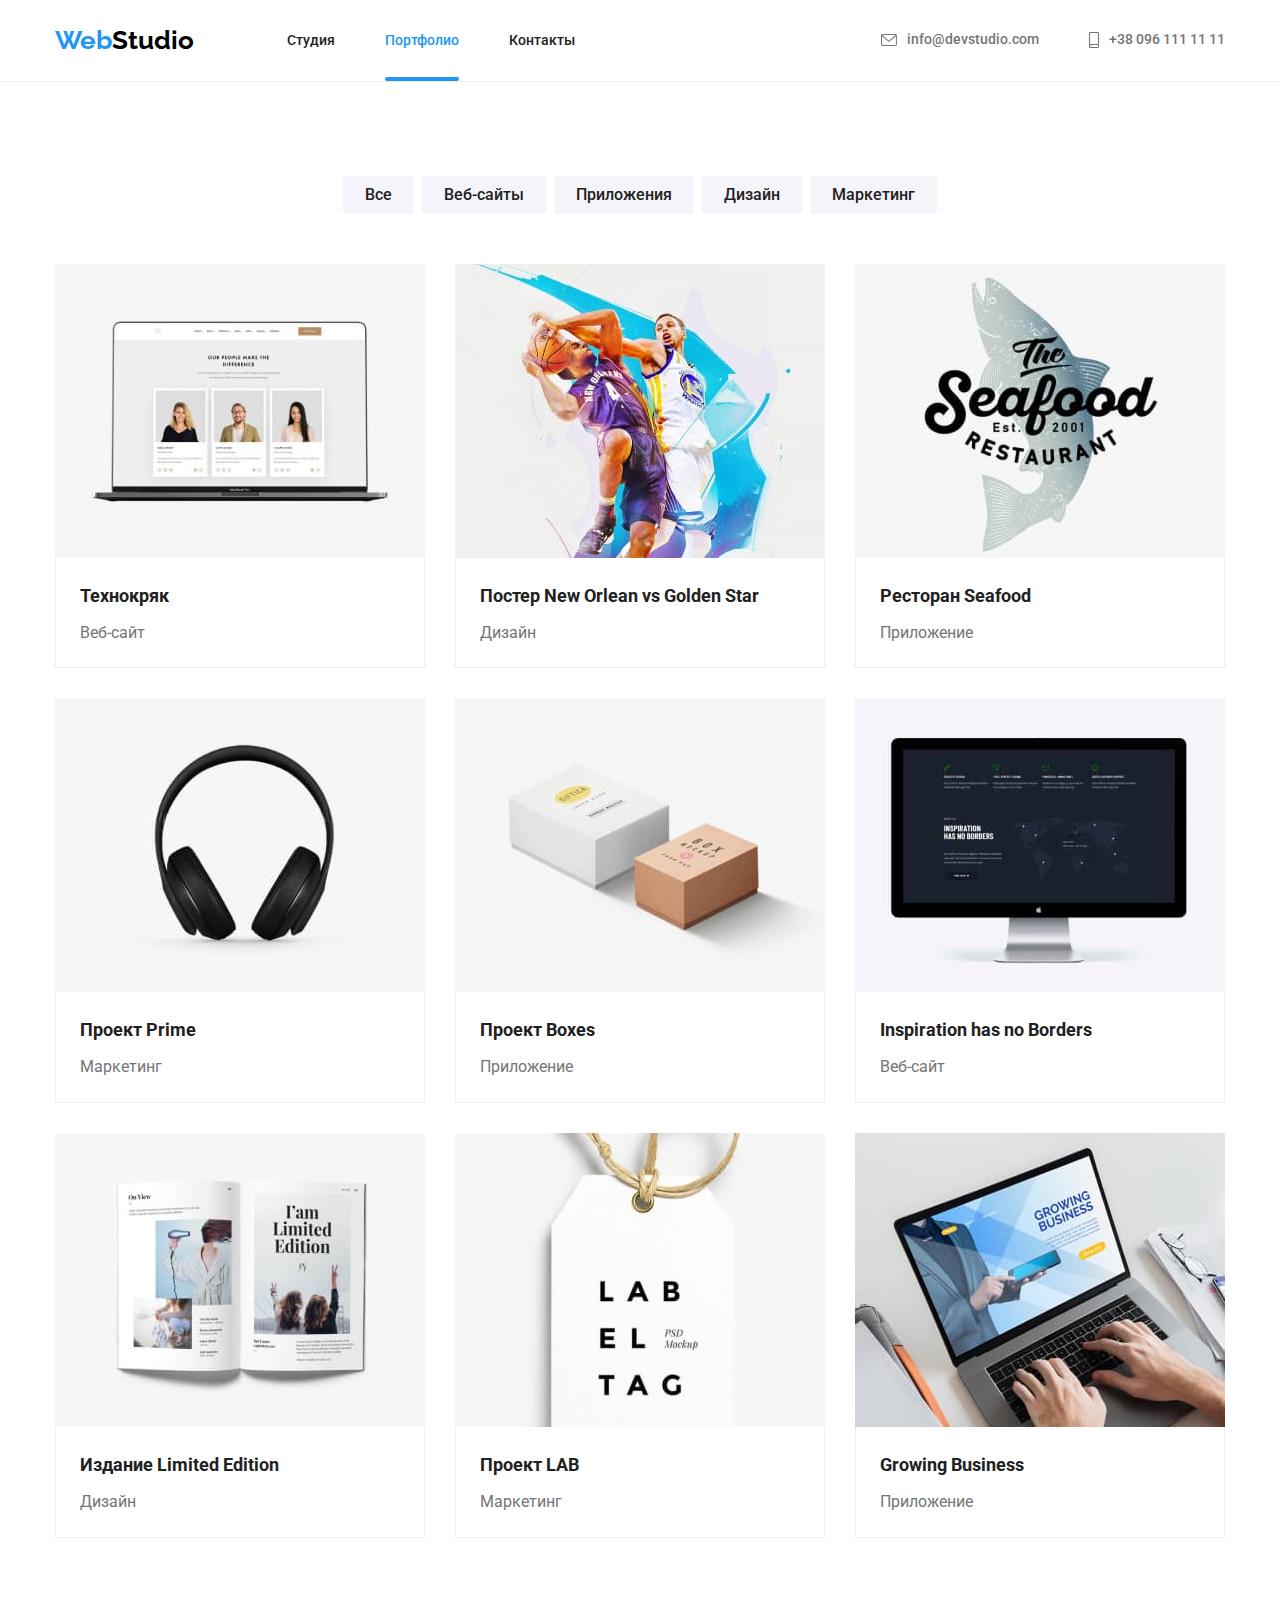
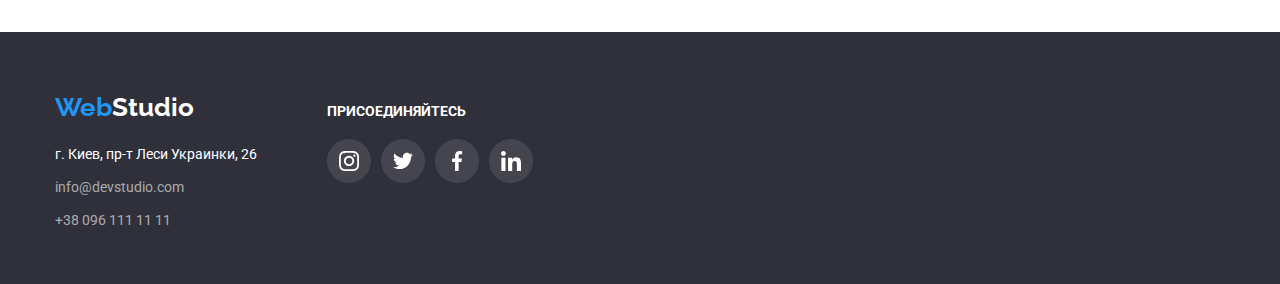
==== portfolio.html @ b833168a "add portfolio.html" ====
<!DOCTYPE html>
<html lang="ru">
  <head>
    <meta charset="UTF-8" />
    <meta name="viewport" content="width=device-width, initial-scale=1.0" />
    <title>Portfolio</title>
    <link rel="preconnect" href="https://fonts.gstatic.com" />
    <link
      href="https://fonts.googleapis.com/css2?family=Raleway:wght@700&family=Roboto:wght@400;500;700;900&display=swap"
      rel="stylesheet"
    />
    <link
      rel="stylesheet"
      href="https://cdnjs.cloudflare.com/ajax/libs/modern-normalize/1.0.0/modern-normalize.min.css"
    />

    <link rel="stylesheet" href="./css/styles.css" />
  </head>

  <body>
    <!-- Шапка -->
    <header class="header">
      <!--Контейнер для шапки сайта-->
      <div class="container main-nav">
        <nav class="header-nav">
          <!--Навигация-->
          <a href="./index.html" class="logo">
            <span class="logo-web">Web</span>Studio
          </a>

          <ul class="header-list">
            <li class="item">
              <a href="./index.html" class="header-list-link">Студия</a>
            </li>

            <li class="item">
              <a href="" class="header-list-link current">Портфолио</a>
            </li>

            <li class="item">
              <a href="" class="header-list-link">Контакты</a>
            </li>
          </ul>
        </nav>

        <!--Kонтакы-->
        <ul class="contacts">
          <li class="item">
            <a
              href="mailto:info@devstudio.com"
              class="contacts-link header-mail"
            >
              <svg class="icon-contacts" width="16" height="12">
                <use href="./images/icons.svg#icon-envelope"></use>
              </svg>
              info@devstudio.com
            </a>
          </li>

          <li class="item">
            <a href="tel:+380961111111" class="contacts-link header-tel">
              <svg class="icon-contacts" width="10" height="16">
                <use href="./images/icons.svg#icon-smartphone"></use>
              </svg>

              +38 096 111 11 11
            </a>
          </li>
        </ul>
      </div>
    </header>

    <main>
      <section class="portfolio">
        <h1 class="hidden">Portfolio</h1>

        <!--Блок кнопок-фильтров-->
        <div class="container buttons">
          <ul class="portfolio-button-list">
            <li class="button-item">
              <button type="button" class="portfolio-button">Все</button>
            </li>

            <li class="button-item">
              <button type="button" class="portfolio-button">Веб-сайты</button>
            </li>

            <li class="button-item">
              <button type="button" class="portfolio-button">Приложения</button>
            </li>

            <li class="button-item">
              <button type="button" class="portfolio-button">Дизайн</button>
            </li>

            <li class="button-item">
              <button type="button" class="portfolio-button">Маркетинг</button>
            </li>
          </ul>
        </div>

        <!-- Портфолио -->
        <div class="container">
          <ul class="portfolio-list">
            <li class="portfolio-list-item">
              <a href="" class="portfolio-list-link">
                <div class="card-thumb">
                  <img
                    src="./portfolio-images/tehnokryak.jpg"
                    alt="Технокряк. Веб-сайты"
                    width="370"
                  />
                  <div class="card-overlay">
                    <p class="card-overlay-text">
                      Технокряк это современная площадка распространения
                      коронавируса. Компании используют эту платформу для
                      цифрового шпионажа и атак на защищённые сервера
                      конкурентов.
                    </p>
                  </div>
                </div>
                <div class="card-content">
                  <h2 class="portfolio-item-header">Технокряк</h2>
                  <p class="portfolio-item-text">Веб-сайт</p>
                </div>
              </a>
            </li>

            <li class="portfolio-list-item">
              <a href="" class="portfolio-list-link">
                <div class="card-thumb">
                  <img
                    src="./portfolio-images/poster-golden-style.jpg"
                    alt="Постер New Orlean vs Golden Star"
                    width="370"
                  />
                  <div class="card-overlay">
                    <p class="card-overlay-text">
                      Технокряк это современная площадка распространения
                      коронавируса. Компании используют эту платформу для
                      цифрового шпионажа и атак на защищённые сервера
                      конкурентов.
                    </p>
                  </div>
                </div>
                <div class="card-content">
                  <h2 class="portfolio-item-header">
                    Постер New Orlean vs Golden Star
                  </h2>
                  <p class="portfolio-item-text">Дизайн</p>
                </div>
              </a>
            </li>

            <li class="portfolio-list-item">
              <a href="" class="portfolio-list-link">
                <div class="card-thumb">
                  <img
                    src="./portfolio-images/seafood.jpg"
                    alt="Ресторан Seafood"
                    width="370"
                  />
                  <div class="card-overlay">
                    <p class="card-overlay-text">
                      Технокряк это современная площадка распространения
                      коронавируса. Компании используют эту платформу для
                      цифрового шпионажа и атак на защищённые сервера
                      конкурентов.
                    </p>
                  </div>
                </div>
                <div class="card-content">
                  <h2 class="portfolio-item-header">Ресторан Seafood</h2>
                  <p class="portfolio-item-text">Приложение</p>
                </div>
              </a>
            </li>

            <li class="portfolio-list-item">
              <a href="" class="portfolio-list-link">
                <div class="card-thumb">
                  <img
                    src="./portfolio-images/prime.jpg"
                    alt="Prime. Маркетинг"
                    width="370"
                  />
                  <div class="card-overlay">
                    <p class="card-overlay-text">
                      Технокряк это современная площадка распространения
                      коронавируса. Компании используют эту платформу для
                      цифрового шпионажа и атак на защищённые сервера
                      конкурентов.
                    </p>
                  </div>
                </div>
                <div class="card-content">
                  <h2 class="portfolio-item-header">Проект Prime</h2>
                  <p class="portfolio-item-text">Маркетинг</p>
                </div>
              </a>
            </li>

            <li class="portfolio-list-item">
              <a href="" class="portfolio-list-link">
                <div class="card-thumb">
                  <img
                    src="./portfolio-images/boxes.jpg"
                    alt="Проект Boxes"
                    width="370"
                  />
                  <div class="card-overlay">
                    <p class="card-overlay-text">
                      Технокряк это современная площадка распространения
                      коронавируса. Компании используют эту платформу для
                      цифрового шпионажа и атак на защищённые сервера
                      конкурентов.
                    </p>
                  </div>
                </div>
                <div class="card-content">
                  <h2 class="portfolio-item-header">Проект Boxes</h2>
                  <p class="portfolio-item-text">Приложение</p>
                </div>
              </a>
            </li>

            <li class="portfolio-list-item">
              <a href="" class="portfolio-list-link">
                <div class="card-thumb">
                  <img
                    src="./portfolio-images/inspiration.jpg"
                    alt="Inspiration has no Borders"
                    width="370"
                  />
                  <div class="card-overlay">
                    <p class="card-overlay-text">
                      Технокряк это современная площадка распространения
                      коронавируса. Компании используют эту платформу для
                      цифрового шпионажа и атак на защищённые сервера
                      конкурентов.
                    </p>
                  </div>
                </div>
                <div class="card-content">
                  <h2 class="portfolio-item-header">
                    Inspiration has no Borders
                  </h2>
                  <p class="portfolio-item-text">Веб-сайт</p>
                </div>
              </a>
            </li>

            <li class="portfolio-list-item">
              <a href="" class="portfolio-list-link">
                <div class="card-thumb">
                  <img
                    src="./portfolio-images/limited-edition.jpg"
                    alt="Издание Limited Edition"
                    width="370"
                  />
                  <div class="card-overlay">
                    <p class="card-overlay-text">
                      Технокряк это современная площадка распространения
                      коронавируса. Компании используют эту платформу для
                      цифрового шпионажа и атак на защищённые сервера
                      конкурентов.
                    </p>
                  </div>
                </div>
                <div class="card-content">
                  <h2 class="portfolio-item-header">Издание Limited Edition</h2>
                  <p class="portfolio-item-text">Дизайн</p>
                </div>
              </a>
            </li>

            <li class="portfolio-list-item">
              <a href="" class="portfolio-list-link">
                <div class="card-thumb">
                  <img
                    src="./portfolio-images/lab.jpg"
                    alt="Проект LAB"
                    width="370"
                  />
                  <div class="card-overlay">
                    <p class="card-overlay-text">
                      Технокряк это современная площадка распространения
                      коронавируса. Компании используют эту платформу для
                      цифрового шпионажа и атак на защищённые сервера
                      конкурентов.
                    </p>
                  </div>
                </div>
                <div class="card-content">
                  <h2 class="portfolio-item-header">Проект LAB</h2>
                  <p class="portfolio-item-text">Маркетинг</p>
                </div>
              </a>
            </li>

            <li class="portfolio-list-item">
              <a href="" class="portfolio-list-link">
                <div class="card-thumb">
                  <img
                    src="./portfolio-images/growing-business.jpg"
                    alt="Growing Business"
                    width="370"
                  />
                  <div class="card-overlay">
                    <p class="card-overlay-text">
                      Технокряк это современная площадка распространения
                      коронавируса. Компании используют эту платформу для
                      цифрового шпионажа и атак на защищённые сервера
                      конкурентов.
                    </p>
                  </div>
                </div>
                <div class="card-content">
                  <h2 class="portfolio-item-header">Growing Business</h2>
                  <p class="portfolio-item-text">Приложение</p>
                </div>
              </a>
            </li>
          </ul>
        </div>
      </section>
    </main>

    <!-- Подвал -->
    <footer class="footer">
      <div class="container">
        <div class="footer-flex">
          <!-- Блок с контактной информацией -->
          <div class="footer-contacts">
            <!-- Лого -->
            <a href="./index.html" class="footer-logo">
              <span class="logo-web">Web</span>Studio
            </a>

            <!--Контактная информация-->
            <address class="footer-address">
              <!-- Физический адрес -->
              <p class="footer-address-map">
                <a
                  href="https://goo.gl/maps/JUrXiFq32XLz6EwXA"
                  class="footer-address-link"
                  >г. Киев, пр-т Леси Украинки, 26</a
                >
              </p>

              <!-- Электронная почта -->
              <p>
                <a href="mailto:info@devstudio.com" class="footer-email"
                  >info@devstudio.com</a
                >
              </p>

              <!-- Телефон -->
              <p>
                <a href="tel:+380961111111" class="footer-tel"
                  >+38 096 111 11 11</a
                >
              </p>
            </address>
          </div>

          <!-- Блок со ссылками на соц.сети -->
          <div class="footer-sn">
            <h3 class="footer-sn-title">присоединяйтесь</h3>
            <ul class="footer-circle-icons">
              <li class="footer-sn-items">
                <a href="" class="circle-button footer-circle-button">
                  <svg class="icon-sn" width="20" height="20">
                    <use href="./images/icons.svg#icon-instagram"></use>
                  </svg>
                </a>
              </li>
              <li class="footer-sn-items">
                <a href="" class="circle-button footer-circle-button">
                  <svg class="icon-sn" width="20" height="20">
                    <use href="./images/icons.svg#icon-twitter"></use>
                  </svg>
                </a>
              </li>
              <li class="footer-sn-items">
                <a href="" class="circle-button footer-circle-button">
                  <svg class="icon-sn" width="20" height="20">
                    <use href="./images/icons.svg#icon-facebook"></use>
                  </svg>
                </a>
              </li>
              <li class="footer-sn-items">
                <a href="" class="circle-button footer-circle-button">
                  <svg class="icon-sn" width="20" height="20">
                    <use href="./images/icons.svg#icon-linkedin"></use>
                  </svg>
                </a>
              </li>
            </ul>
          </div>
        </div>
      </div>
    </footer>
  </body>
</html>
---- css/styles.css ----
:root {
  --main-background-color: #ffffff;
  --white-additional-color: #ffffff;
  --additional-background-color: #f5f4fa;
  --title-text-color: #212121;
  --text-color: #757575;
  --accent-color: #2196f3;
  --logo-color: #000;
  --hero-footer-color: #2f303a;
  --mailtel-logo-footer: rgba(255, 255, 255, 0.6);
  --grey-svg-color: #afb1b8;
  --portfolio-border-color: #eeeeee;
}

/* Общая стилизация */

ul {
  list-style: none;
  margin: 0;
  padding: 0;
}

a {
  text-decoration: none;
}

/* Фоновые цвета */

.header {
  background-color: var(--main-background-color);
  border-bottom: 1px solid #ececec;
}

.hero,
.footer {
  background-color: var(--hero-footer-color);
}

.team {
  background-color: var(--additional-background-color);
}

/* Шрифты */

body {
  margin: 0;
  font-family: 'Roboto', sans-serif;
}

/* Общие стили для контейнера */

.container {
  margin-left: auto;
  margin-right: auto;
  width: 1200px;
  padding-left: 15px;
  padding-right: 15px;
}

/* Стилизация разделов с фоном, отличным от основного */

.team {
  margin-left: auto;
  margin-right: auto;
}

/* Обнуление встроенных стилей */

h1,
h2,
h3,
h4,
h5,
h6,
p {
  margin: 0;
}

img {
  display: block;
  max-width: 100%;
}

button {
  border: 0;
  padding: 0;
  margin: 0;
}

/* Header */

/* Логотип в шапке */

.logo {
  margin-right: 93px;
  padding-top: 25px;
  padding-bottom: 25px;

  color: var(--logo-color);

  font-family: 'Raleway', sans-serif;

  font-weight: 700;
  font-size: 26px;
  line-height: 1.19;
}

.logo-web {
  color: var(--accent-color);
}

/* Оформление нав. ссылок в шапке */

.header-list-link {
  position: relative;

  padding-top: 32px;
  padding-bottom: 32px;

  color: var(--title-text-color);

  font-weight: 500;
  font-size: 14px;
  line-height: 1.14;

  text-decoration: none;

  transition: color 250ms cubic-bezier(0.4, 0, 0.2, 1);
}

.header-list-link:hover,
.header-list-link:focus {
  color: var(--accent-color);
}

.header-list .header-list-link.current {
  color: var(--accent-color);
}

/* Подчеркивание активного пункта меню */

.header-list-link.current::after {
  position: absolute;
  content: '';
  display: block;
  bottom: -1px;
  width: 100%;
  height: 4px;
  background-color: var(--accent-color);
  border-radius: 2px;
}

/* Оформление ссылок email и tel в шапке */

.contacts-link {
  display: flex;
  align-items: center;

  padding-top: 32px;
  padding-bottom: 32px;

  color: var(--text-color);

  font-weight: 500;
  font-size: 14px;
  line-height: 1.14;

  text-decoration: none;

  transition: color 250ms cubic-bezier(0.4, 0, 0.2, 1);
}

.contacts-link:hover,
.contacts-link:focus {
  color: var(--accent-color);
}

/* Геометрия и позиционирование Header */

/* Размещает в одну строку ссылки email и tel */

.header-list,
.contacts {
  display: flex;
}

/* Размещает в одну строку лого и нав. ссылки */

.header-nav {
  display: flex;
  align-items: center;
}

/* Размещает в одну строку навигацию и контакты */

.main-nav {
  display: flex;
  align-items: center;
  justify-content: space-between;
}

/* Добавляет отступы между нав. ссылками и между ссылками контактов.
Отступ только для тех элементов, перед которыми есть хоть один сосед */

.header-list .item + .item {
  margin-left: 50px;
}

.contacts .item + .item {
  margin-left: 50px;
}

/* Цвет и отступ для иконок мейла и телефона */

.icon-contacts {
  margin-right: 10px;
  fill: currentColor;
}

/* Герой */

.hero {
  max-width: 1600px;
  height: 600px;

  margin-left: auto;
  margin-right: auto;

  text-align: center;
}

.header-overlay {
  background-repeat: no-repeat;
  background-position: center;
  background-size: cover;

  padding-top: 200px;

  max-width: 1600px;
  min-height: 600px;
  margin-left: auto;
  margin-right: auto;

  background-image: linear-gradient(
      to right,
      rgba(47, 48, 58, 0.4),
      rgba(47, 48, 58, 0.4)
    ),
    url('../images/img-hero.jpg');
}

.hero-title {
  margin-left: auto;
  margin-right: auto;
  margin-bottom: 30px;

  width: 696px;

  color: var(--white-additional-color);

  font-weight: 900;
  font-size: 44px;
  line-height: 1.36;

  text-transform: uppercase;
}

/* .hero-link {
  display: inline-block;
  padding: 10px 32px;
  border-radius: 4px;
  color: var(--white-additional-color);
  background-color: var(--accent-color);
  font-weight: 700;
  font-size: 16px;
} */

.hero-button {
  width: 200px;
  height: 50px;
  background-color: var(--accent-color);
  color: var(--white-additional-color);
  font-weight: 700;
  font-size: 16px;
  border-radius: 4px;
  cursor: pointer;
}

/* Особенности */

.features {
  padding-top: 94px;
}

/* Декоративные элементы  */

.features-icons {
  display: flex;
  justify-content: center;
  align-items: center;

  margin-bottom: 30px;

  width: 270px;
  height: 120px;

  background-color: var(--additional-background-color);
}

/* Стили текста и заголовков */

.features-item-title {
  margin-bottom: 10px;

  color: var(--title-text-color);

  font-weight: 700;
  font-size: 14px;
  line-height: 1.14;

  text-transform: uppercase;
}

.features-item-text {
  color: var(--text-color);

  font-weight: 400;
  font-size: 14px;
  line-height: 1.71;
}

/* Размещает блоки в строку. Компенсационные отступы */

.features-list {
  display: flex;
  flex-wrap: wrap;

  margin-left: -30px;
  margin-top: -30px;
}

/* Размещает блоки по 4 в строке. Добавляет отступы между ними */

.features-list > .features-list-item {
  flex-basis: calc(100% / 4 - 30px);

  margin-left: 30px;
  margin-top: 30px;
}

/* Задачи */

.issues {
  padding-top: 94px;
  padding-bottom: 94px;
}

.issues-title {
  margin-bottom: 50px;

  color: var(--title-text-color);

  font-weight: 700;
  font-size: 36px;
  line-height: 1.16;

  text-align: center;
}

.issues-item-thumb {
  position: relative;
}

.issues-item-thumb::before {
  content: '';
  display: flex;
  position: absolute;

  top: 224px;
  left: 0;

  width: 100%;
  height: 70px;

  background-color: rgba(47, 48, 58, 0.8);
}

.issues-image-text {
  position: absolute;
  top: 251px;
  white-space: nowrap;

  transform: translate(-50%, 0);
  left: 50%;

  color: var(--white-additional-color);

  font-weight: 700;
  font-size: 14px;
  line-height: 1.14;

  text-transform: uppercase;
}

/* Размещает блоки в строку. Компенсационные отступы */

.issues-list {
  display: flex;
  flex-wrap: wrap;

  margin-left: -30px;
  margin-top: -30px;
}

/* Размещает блоки по 3 в строке. Добавляет отступы между ними */

.issues-list > .issues-item {
  flex-basis: calc(100% / 3 - 30px);

  margin-left: 30px;
  margin-top: 30px;
}

/* Команда */

.team {
  padding-top: 94px;
  padding-bottom: 94px;
}

.team-title {
  margin-bottom: 50px;

  color: var(--title-text-color);

  font-weight: 700;
  font-size: 36px;
  line-height: 1.16;

  text-align: center;
}

.team-card {
  padding: 30px 32px;
}

.team-item-title {
  margin-bottom: 10px;

  color: var(--title-text-color);

  font-weight: 500;
  font-size: 16px;
  line-height: 1.18;

  text-align: center;
}

.team-item-text {
  margin-bottom: 16px;

  color: var(--text-color);

  font-weight: 400;
  font-size: 16px;
  line-height: 1.18;

  text-align: center;
}

/* Размещает блоки в строку. Компенсационные отступы */

.team-list {
  display: flex;
  flex-wrap: wrap;
  margin-left: -30px;
  margin-top: -30px;
}

/* Размещает блоки по 3 в строке. Добавляет отступы между ними */

.team-list > .team-list-item {
  flex-basis: calc(100% / 4 - 30px);

  margin-left: 30px;
  margin-top: 30px;
}

.team-list-item {
  background-color: var(--main-background-color);
  box-shadow: 0px 1px 3px rgba(0, 0, 0, 0.12), 0px 1px 1px rgba(0, 0, 0, 0.14),
    0px 2px 1px rgba(0, 0, 0, 0.2);
  border-radius: 0px 0px 4px 4px;
}

/* Блок с иконками соц.сетей */

.social-network {
  display: flex;
  justify-content: space-between;
}

/* Размещение ссылок в строку, выравнивание */

.circle-button {
  display: flex;
  justify-content: center;
  align-items: center;

  width: 44px;
  height: 44px;
  border-radius: 50%;

  color: var(--grey-svg-color);
  background-color: var(--main-background-color);

  transition: color 250ms cubic-bezier(0.4, 0, 0.2, 1),
  background-color 250ms cubic-bezier(0.4, 0, 0.2, 1);
}

.circle-button:hover,
.circle-button:focus {
  background-color: var(--accent-color);
  color: var(--white-additional-color);
}

.icon-sn {
  fill: currentColor;
}

/* Постоянные клиенты */

.clients {
  padding-top: 94px;
  padding-bottom: 94px;
}

.clients-title {
  margin-bottom: 50px;

  color: var(--title-text-color);

  font-weight: 700;
  font-size: 36px;
  line-height: 1.16;

  text-align: center;
}

.clients-list {
  display: flex;
  flex-wrap: wrap;
}

.client-item:not(:last-child) {
  margin-right: 30px;
}

.button-clients {
  display: flex;
  justify-content: center;
  align-items: center;

  width: 170px;
  height: 90px;

  border: 1px solid #afb1b8;
  border-radius: 4px;

  color: #afb1b8;

  transition: color 250ms cubic-bezier(0.4, 0, 0.2, 1),
  border-color 250ms cubic-bezier(0.4, 0, 0.2, 1);
}

.button-clients:hover,
.button-clients:focus {
  border-color: var(--accent-color);
  color: var(--accent-color);
}

.clients-icon-logo {
  fill: currentColor;
}

/* Подвал */

.footer {
  margin-left: auto;
  margin-right: auto;
  min-height: 252px;

  padding-top: 60px;
}

.footer-logo {
  display: block;
  margin-bottom: 20px;

  color: var(--white-additional-color);

  font-family: 'Raleway', sans-serif;
  font-weight: 700;
  font-size: 26px;
  line-height: 1.19;

  text-decoration: none;
}

.footer-address-link {
  margin-bottom: 9px;

  color: var(--white-additional-color);

  font-style: normal;
  font-weight: 400;
  font-size: 14px;
  line-height: 1.71;
}

.footer-email,
.footer-tel {
  color: var(--mailtel-logo-footer);

  font-style: normal;
  font-weight: 400;
  font-size: 14px;
  line-height: 1.71;
}

.footer-email {
  display: block;
  margin-bottom: 9px;
}


.footer-email:focus,
.footer-email:hover {
  color: var(--accent-color);
}

.footer-tel:focus,
.footer-tel:hover {
  color: var(--accent-color);
}

.footer-address-link {
  display: block;
  margin-bottom: 9px;
}

/* Ставит блоки футера в строку */

.footer-flex {
  display: flex;
  align-items: baseline;
}

.footer-sn {
  margin-left: 70px;
}

.footer-sn-title {
  margin-bottom: 20px;

  color: var(--white-additional-color);

  font-weight: 700;
  font-size: 14px;
  line-height: 1.142;

  text-align: left;
  text-transform: uppercase;
}

/* Ставит иконки в строку и добавляет выравнивание */

.footer-circle-icons {
  display: flex;
}

.footer-circle-button {
  background-color: rgba(255, 255, 255, 0.1);
  color: var(--white-additional-color);
}

.footer-sn-items {
  margin-right: 10px;
}

.footer-circle-icons li:last-child {
  margin-right: 0;
}

/* Портфолио */

.portfolio {
  padding-top: 94px;
  padding-bottom: 94px;
}

.buttons {
  margin-bottom: 50px;
}

.portfolio-button {
  padding: 6px 22px;

  color: var(--title-text-color);
  background-color: var(--additional-background-color);

  font-family: inherit;
  font-weight: 500;
  font-size: 16px;
  line-height: 1.6;

  border: none;
  border-radius: 4px;

  transition: color 250ms cubic-bezier(0.4, 0, 0.2, 1),
  background-color 250ms cubic-bezier(0.4, 0, 0.2, 1),
  box-shadow 250ms cubic-bezier(0.4, 0, 0.2, 1);
}

.portfolio-button:hover,
.portfolio-button:focus {
  color: var(--white-additional-color);
  background-color: var(--accent-color);
  box-shadow: 0px 3px 1px rgba(0, 0, 0, 0.1), 0px 1px 2px rgba(0, 0, 0, 0.08),
    0px 2px 2px rgba(0, 0, 0, 0.12);
}

.portfolio-button-list {
  display: flex;
  justify-content: center;
}

.button-item:not(:last-child) {
  margin-right: 8px;
}

/* Портфолио. Работы */

/* Эффект ховера на ссылку */

.portfolio-list-link {
  display: block;
  width: 100%;
  height: 100%;

  transition: box-shadow 250ms cubic-bezier(0.4, 0, 0.2, 1);
}

.portfolio-list-link:hover,
.portfolio-list-link:focus {
  box-shadow: 0px 1px 1px rgba(0, 0, 0, 0.12), 0px 4px 4px rgba(0, 0, 0, 0.06),
    1px 4px 6px rgba(0, 0, 0, 0.16);
}

/* Размещает карточки в строку. Компенсационные отступы */

.portfolio-list {
  display: flex;
  flex-wrap: wrap;

  margin-left: -30px;
  margin-top: -30px;
}

.portfolio-list-item {
  flex-basis: calc(100% / 3 - 30px);

  margin-left: 30px;
  margin-top: 30px;

  background-color: var(--main-background-color);
}

/* Синий оверлей */

.card-thumb {
  position: relative;
  overflow: hidden;
}

.card-overlay {
  position: absolute;
  transform: translateY(100%);
  transition: transform 250ms cubic-bezier(0.4, 0, 0.2, 1);

  top: 0;
  left: 0;

  width: 100%;
  height: 100%;

  background-color: rgba(33, 150, 243, 0.9);
}

.card-overlay-text {
  position: absolute;
  transform: translate(-50%, -50%);

  top: 50%;
  left: 50%;

  width: 322px;

  color: var(--white-additional-color);

  font-weight: 400;
  font-size: 18px;
  line-height: 1.55;
}

.portfolio-list-link:hover .card-overlay {
  transform: translateX(0);
}

.portfolio-list-link:focus .card-overlay {
  transform: translateX(0);
}

.card-content {
  padding-top: 20px;
  padding-bottom: 20px;
  padding-left: 24px;
  padding-right: 24px;

  border-bottom: 1px solid var(--portfolio-border-color);
  border-left: 1px solid var(--portfolio-border-color);
  border-right: 1px solid var(--portfolio-border-color);
}

.portfolio-item-header {
  margin-bottom: 4px;

  color: var(--title-text-color);

  font-weight: 700;
  font-size: 18px;
  line-height: 2;
}

.portfolio-item-text {
  color: var(--text-color);

  font-weight: 400;
  font-size: 16px;
  line-height: 1.87;
}

/* Скрытый заголовок. Код подсмотрен у А.Репеты */

.hidden {
  position: absolute;
  width: 1px;
  height: 1px;
  margin: -1px;
  border: 0;
  padding: 0;

  white-space: nowrap;
  clip-path: inset(100%);
  clip: rect(0 0 0 0);
  overflow: hidden;
}

/* Модальное окно */

.backdrop {
  position: fixed;
  top: 0;
  left: 0;
  width: 100%;
  height: 100%;
  background-color: rgba(0, 0, 0, 0.2);
  opacity: 1;
  transition: opasity 250ms cubic-bezier(0.4, 0, 0.2, 1);
}

.backdrop.is-hidden {
  opacity: 0;
  pointer-events: none;
}

.backdrop.is-hidden > .modal {
  opacity: 0;
}

.modal {
  position: absolute;
  top: 50%;
  left: 50%;
  transform: translate(-50%, -50%);

  padding: 40px;
  width: 528px;
  height: 581px;
  max-height: 100vh;

  background-color: var(--main-background-color);

  overflow-y: auto;

  box-shadow: 0px 1px 3px rgba(0, 0, 0, 0.12), 0px 1px 1px rgba(0, 0, 0, 0.14),
    0px 2px 1px rgba(0, 0, 0, 0.2);
  border-radius: 4px;

  transition: opacity cubic-bezier(0.4, 0, 0.2, 1);
}

.modal-close-button {
  position: absolute;
  top: 14px;
  right: 14px;
  width: 30px;
  height: 30px;
}

.modal-close-svg {
  background-color: #fff;
}
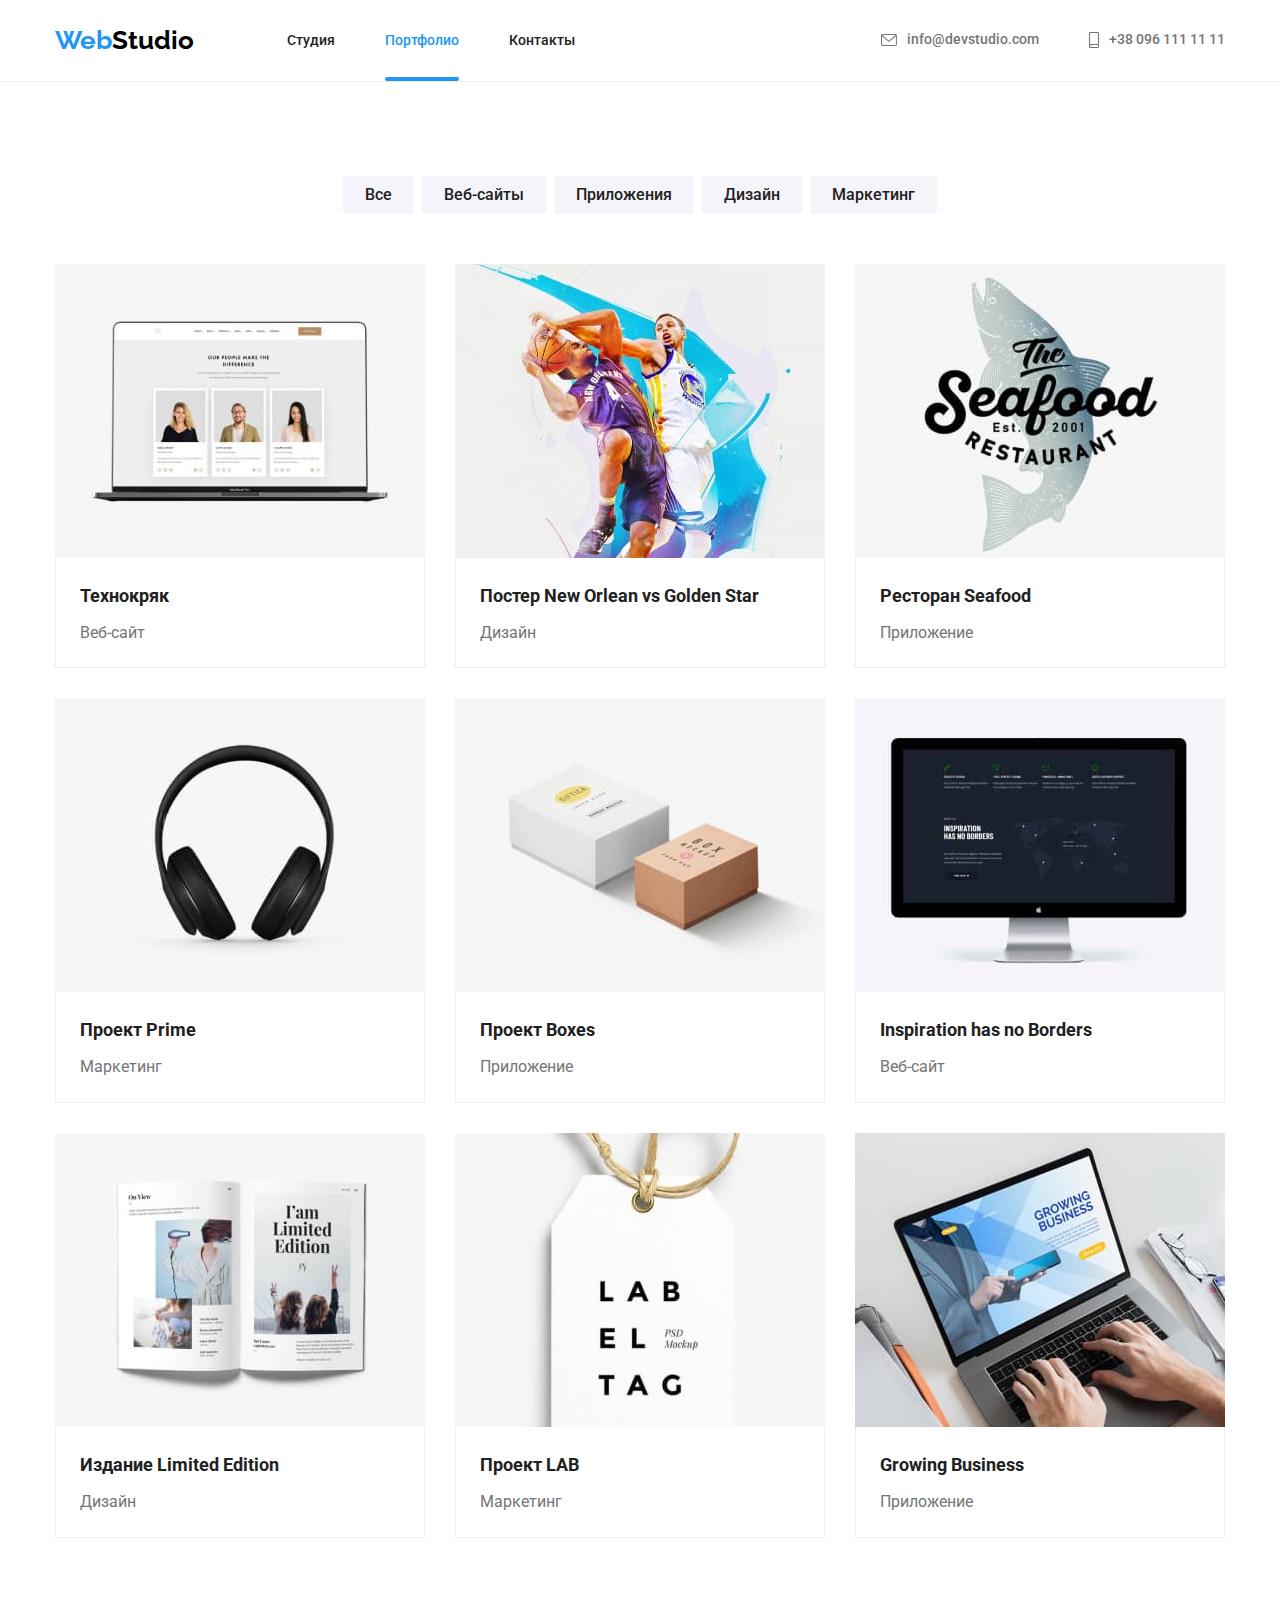
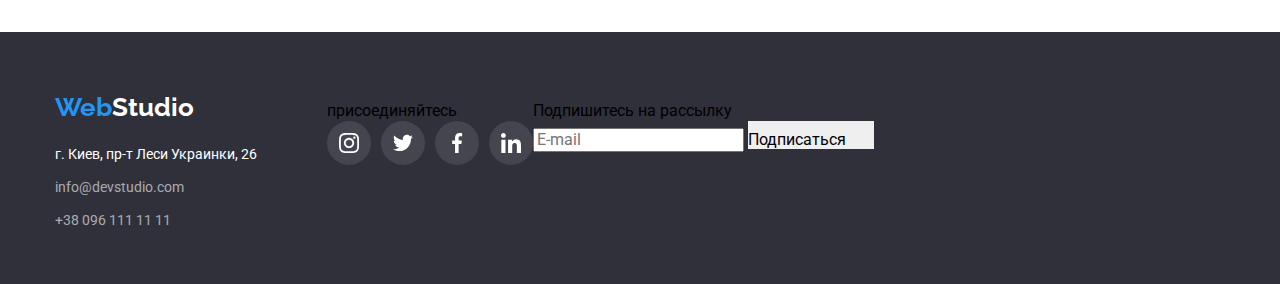
==== commit 9d39c6d7: "add correct portfolio.html" ====
--- a/portfolio.html
+++ b/portfolio.html
@@ -340,33 +340,30 @@
             <!--Контактная информация-->
             <address class="footer-address">
               <!-- Физический адрес -->
-              <p class="footer-address-map">
-                <a
-                  href="https://goo.gl/maps/JUrXiFq32XLz6EwXA"
-                  class="footer-address-link"
-                  >г. Киев, пр-т Леси Украинки, 26</a
-                >
-              </p>
+
+              <a
+                href="https://goo.gl/maps/JUrXiFq32XLz6EwXA"
+                class="footer-address-link"
+                >г. Киев, пр-т Леси Украинки, 26</a
+              >
 
               <!-- Электронная почта -->
-              <p>
-                <a href="mailto:info@devstudio.com" class="footer-email"
-                  >info@devstudio.com</a
-                >
-              </p>
+
+              <a href="mailto:info@devstudio.com" class="footer-email"
+                >info@devstudio.com</a
+              >
 
               <!-- Телефон -->
-              <p>
-                <a href="tel:+380961111111" class="footer-tel"
-                  >+38 096 111 11 11</a
-                >
-              </p>
+
+              <a href="tel:+380961111111" class="footer-tel"
+                >+38 096 111 11 11</a
+              >
             </address>
           </div>
 
           <!-- Блок со ссылками на соц.сети -->
           <div class="footer-sn">
-            <h3 class="footer-sn-title">присоединяйтесь</h3>
+            <p class="footer-titles">присоединяйтесь</p>
             <ul class="footer-circle-icons">
               <li class="footer-sn-items">
                 <a href="" class="circle-button footer-circle-button">
@@ -398,6 +395,29 @@
               </li>
             </ul>
           </div>
+
+          <!-- Блок с подпиской на рассылку -->
+          <div class="footer-subscribe">
+            <form>
+              <p class="footer-titles">Подпишитесь на рассылку</p>
+              <div class="footer-sub-main">
+                <label>
+                  <input
+                    type="email"
+                    name="email"
+                    placeholder="E-mail"
+                    class="footer-sub-field"
+                  />
+                </label>
+                <button type="submit" class="footer-sub-btn">
+                  Подписаться
+                  <svg class="clients-icon-logo" width="24" height="24">
+                    <use href="./images/icons.svg#icon-send-footer"></use>
+                  </svg>
+                </button>
+              </div>
+            </form>
+          </div>
         </div>
       </div>
     </footer>
--- a/css/styles.css
+++ b/css/styles.css
@@ -637,11 +637,13 @@
 .footer-email:focus,
 .footer-email:hover {
   color: var(--accent-color);
+  transition: color 250ms cubic-bezier(0.4, 0, 0.2, 1);
 }
 
 .footer-tel:focus,
 .footer-tel:hover {
   color: var(--accent-color);
+  transition: color 250ms cubic-bezier(0.4, 0, 0.2, 1);
 }
 
 .footer-address-link {
